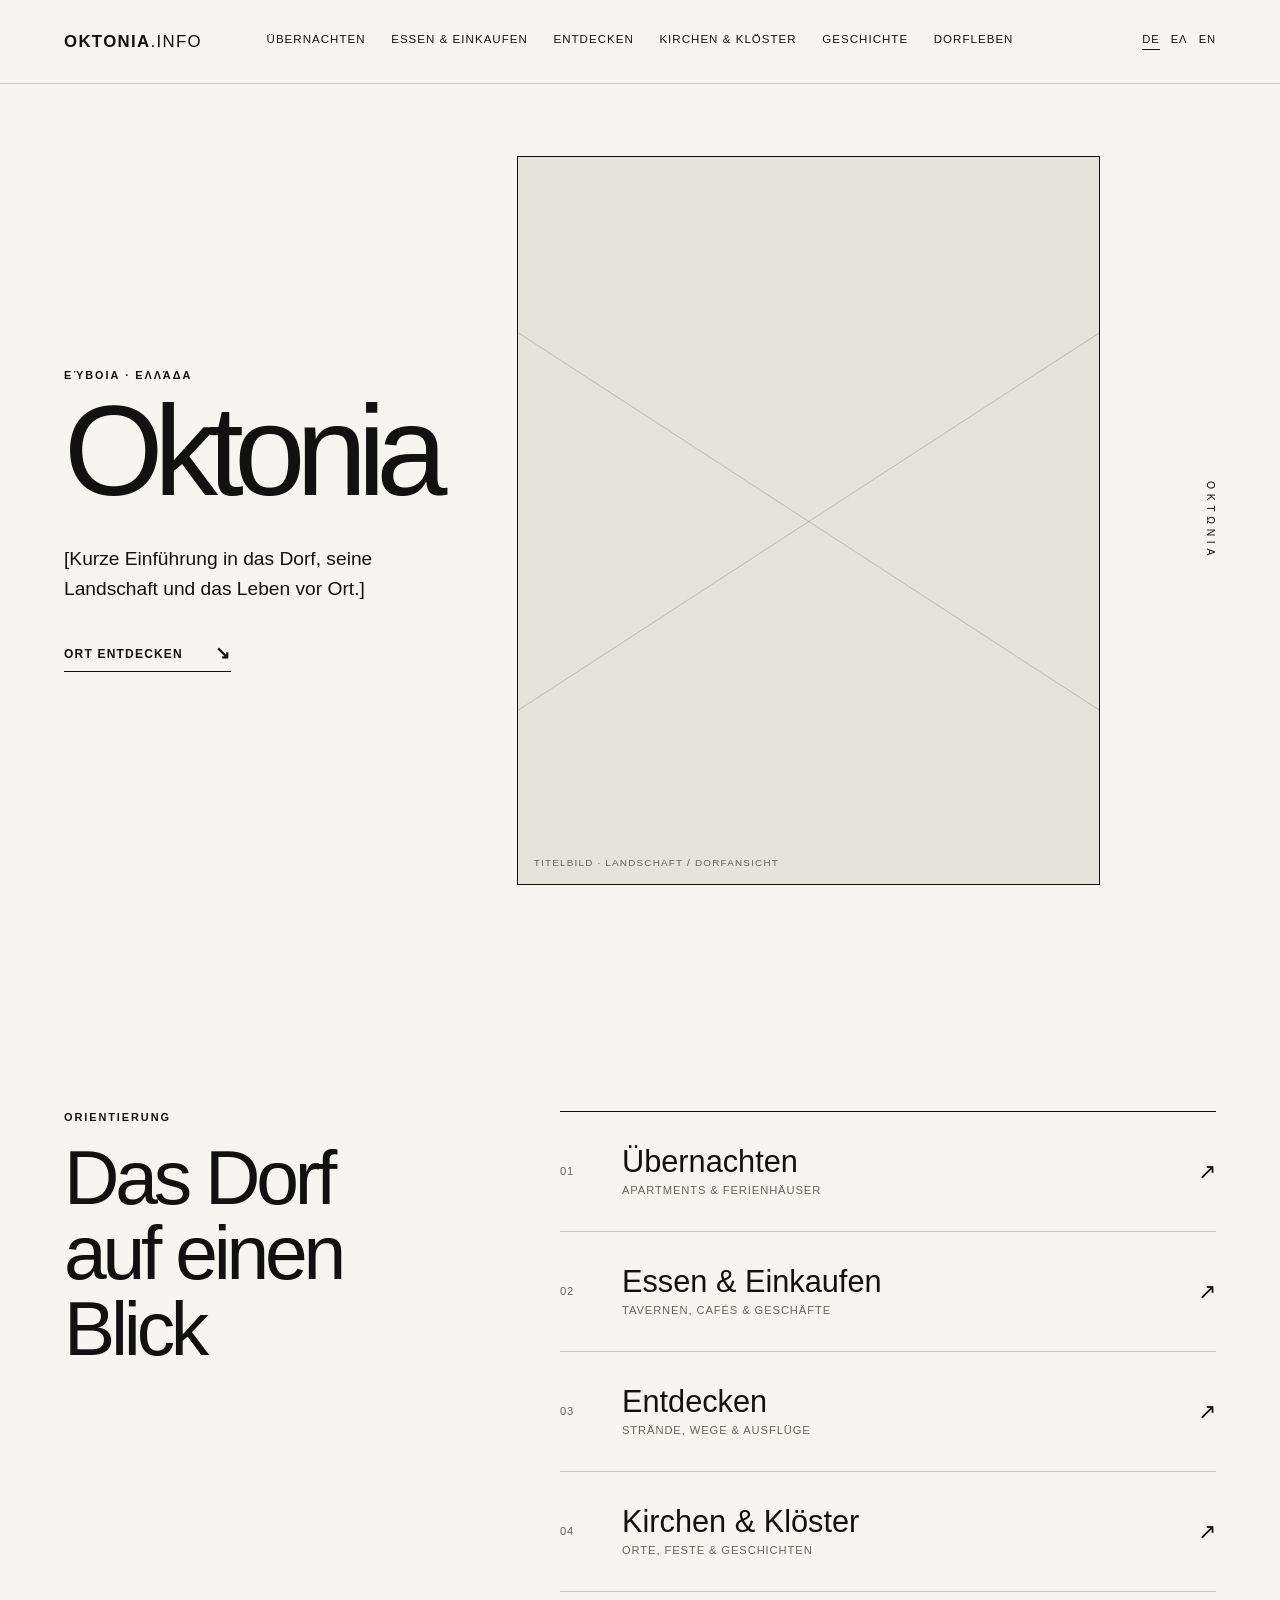
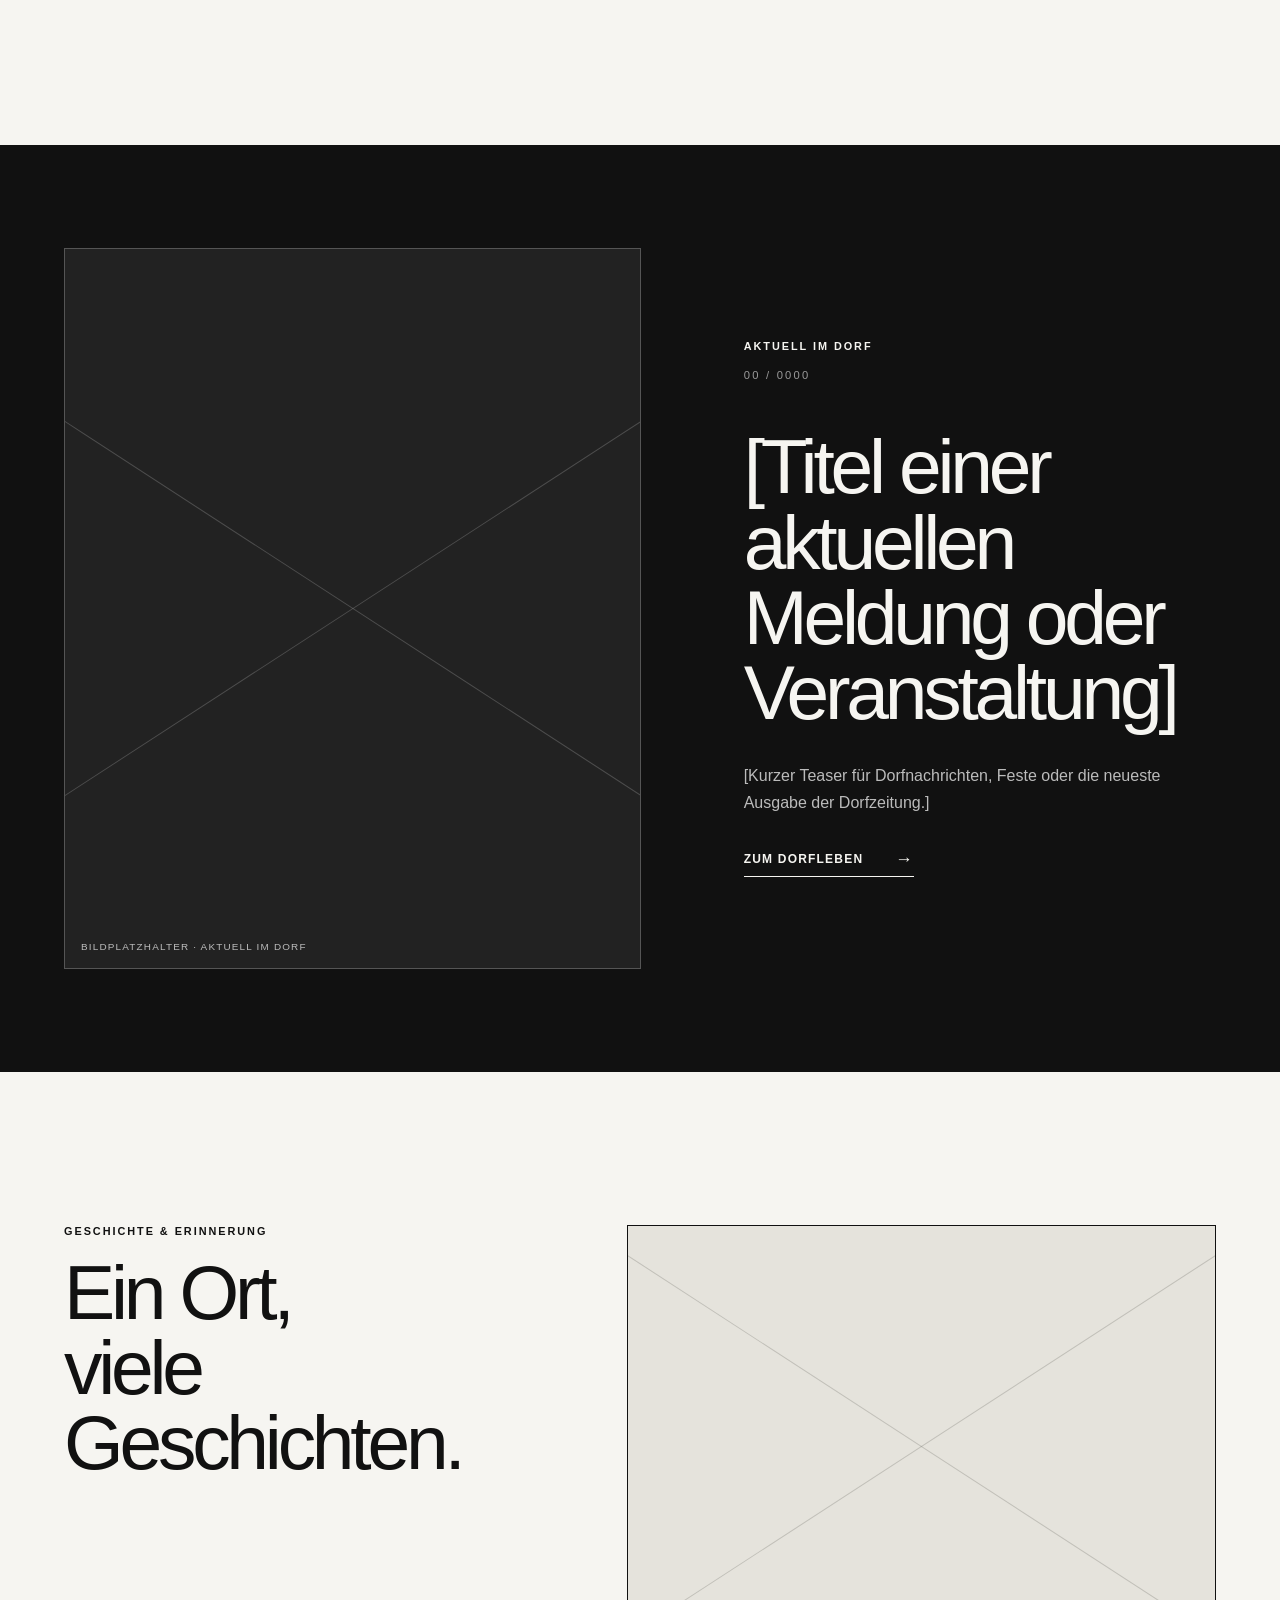
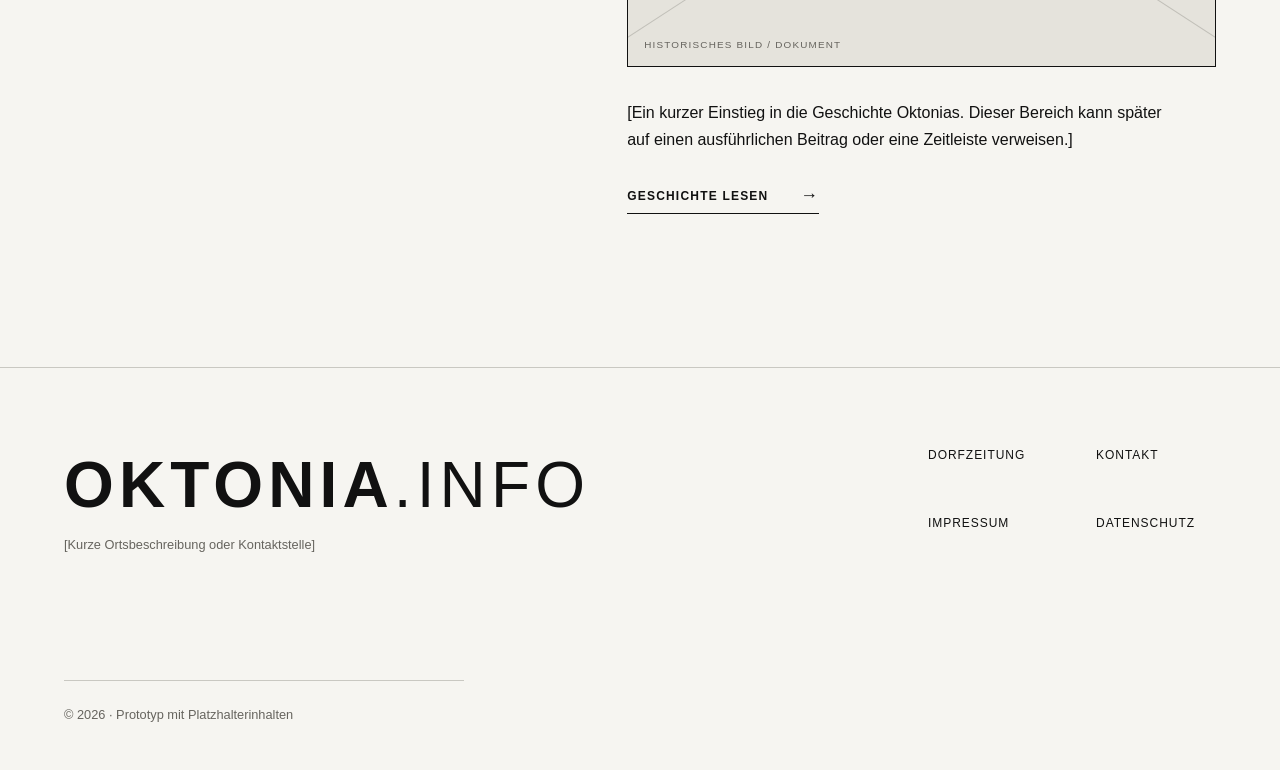
==== index.html @ 97106673 "initlal commit" ====
<!doctype html>
<html lang="de">
<head>
  <meta charset="utf-8">
  <meta name="viewport" content="width=device-width, initial-scale=1">
  <meta name="description" content="Informationen, Orte und Geschichten aus Oktonia.">
  <title>Oktonia.info</title>
  <link rel="stylesheet" href="styles.css">
  <script src="script.js" defer></script>
</head>
<body>
  <header class="site-header">
    <a class="wordmark" href="index.html" aria-label="Oktonia Startseite">OKTONIA<span>.INFO</span></a>
    <button class="menu-button" type="button" aria-expanded="false" aria-controls="main-nav">Menü</button>
    <nav id="main-nav" aria-label="Hauptnavigation">
      <a href="bereich.html?seite=uebernachten">Übernachten</a>
      <a href="bereich.html?seite=essen-einkaufen">Essen &amp; Einkaufen</a>
      <a href="bereich.html?seite=entdecken">Entdecken</a>
      <a href="bereich.html?seite=kirchen-kloester">Kirchen &amp; Klöster</a>
      <a href="bereich.html?seite=geschichte">Geschichte</a>
      <a href="bereich.html?seite=dorfleben">Dorfleben</a>
    </nav>
    <div class="languages" aria-label="Sprache wählen"><a class="active" href="#">DE</a><a href="#">ΕΛ</a><a href="#">EN</a></div>
  </header>

  <main>
    <section class="hero-grid page-grid">
      <div class="hero-copy">
        <p class="eyebrow">Εύβοια · Ελλάδα</p>
        <h1>Oktonia</h1>
        <p class="hero-intro">[Kurze Einführung in das Dorf, seine Landschaft und das Leben vor Ort.]</p>
        <a class="text-link" href="#ort-entdecken">Ort entdecken <span>↘</span></a>
      </div>
      <div class="image-placeholder portrait hero-image" role="img" aria-label="Titelbild Platzhalter"><span class="placeholder-cross"></span><span>Titelbild · Landschaft / Dorfansicht</span></div>
      <p class="vertical-word" aria-hidden="true">ΟΚΤΩΝΙΑ</p>
    </section>

    <section id="ort-entdecken" class="section page-grid">
      <div class="section-heading"><p class="eyebrow">Orientierung</p><h2>Das Dorf<br>auf einen Blick</h2></div>
      <div class="category-list">
        <a class="category-row" href="bereich.html?seite=uebernachten"><span class="category-number">01</span><span><strong>Übernachten</strong><small>Apartments &amp; Ferienhäuser</small></span><span class="category-arrow">↗</span></a>
        <a class="category-row" href="bereich.html?seite=essen-einkaufen"><span class="category-number">02</span><span><strong>Essen &amp; Einkaufen</strong><small>Tavernen, Cafés &amp; Geschäfte</small></span><span class="category-arrow">↗</span></a>
        <a class="category-row" href="bereich.html?seite=entdecken"><span class="category-number">03</span><span><strong>Entdecken</strong><small>Strände, Wege &amp; Ausflüge</small></span><span class="category-arrow">↗</span></a>
        <a class="category-row" href="bereich.html?seite=kirchen-kloester"><span class="category-number">04</span><span><strong>Kirchen &amp; Klöster</strong><small>Orte, Feste &amp; Geschichten</small></span><span class="category-arrow">↗</span></a>
      </div>
    </section>

    <section class="feature page-grid inverted">
      <div class="image-placeholder portrait dark" role="img" aria-label="Aktuell im Dorf Platzhalter"><span class="placeholder-cross"></span><span>Bildplatzhalter · Aktuell im Dorf</span></div>
      <div class="feature-copy"><p class="eyebrow">Aktuell im Dorf</p><p class="issue">00 / 0000</p><h2>[Titel einer aktuellen Meldung oder Veranstaltung]</h2><p>[Kurzer Teaser für Dorfnachrichten, Feste oder die neueste Ausgabe der Dorfzeitung.]</p><a class="text-link light" href="bereich.html?seite=dorfleben">Zum Dorfleben <span>→</span></a></div>
    </section>

    <section class="editorial page-grid">
      <div><p class="eyebrow">Geschichte &amp; Erinnerung</p><h2>Ein Ort,<br>viele Geschichten.</h2></div>
      <div class="editorial-content"><div class="image-placeholder landscape" role="img" aria-label="Historisches Bild Platzhalter"><span class="placeholder-cross"></span><span>Historisches Bild / Dokument</span></div><p>[Ein kurzer Einstieg in die Geschichte Oktonias. Dieser Bereich kann später auf einen ausführlichen Beitrag oder eine Zeitleiste verweisen.]</p><a class="text-link" href="bereich.html?seite=geschichte">Geschichte lesen <span>→</span></a></div>
    </section>
  </main>

  <footer class="site-footer page-grid">
    <div><a class="wordmark footer-mark" href="index.html">OKTONIA<span>.INFO</span></a><p>[Kurze Ortsbeschreibung oder Kontaktstelle]</p></div>
    <div class="footer-links"><a href="bereich.html?seite=dorfleben">Dorfzeitung</a><a href="#">Kontakt</a><a href="#">Impressum</a><a href="#">Datenschutz</a></div>
    <p class="footer-meta">© 2026 · Prototyp mit Platzhalterinhalten</p>
  </footer>
</body>
</html>
---- styles.css ----
:root { --ink:#111; --paper:#f6f5f1; --line:#c9c8c2; --soft:#e5e3dc; --muted:#66645e; }
* { box-sizing:border-box; }
html { scroll-behavior:smooth; }
body { margin:0; background:var(--paper); color:var(--ink); font-family:Arial,Helvetica,sans-serif; -webkit-font-smoothing:antialiased; }
a { color:inherit; text-decoration:none; }
a:focus-visible { outline:2px solid currentColor; outline-offset:5px; }
.site-shell { min-height:100vh; overflow:hidden; }
.page-grid { padding-left:clamp(1.25rem,5vw,5.5rem); padding-right:clamp(1.25rem,5vw,5.5rem); }
.site-header { min-height:84px; padding:1.25rem clamp(1.25rem,5vw,5.5rem); border-bottom:1px solid var(--line); display:grid; grid-template-columns:1fr auto 1fr; align-items:center; gap:2rem; position:relative; z-index:10; }
.wordmark { font-size:1.05rem; font-weight:800; letter-spacing:.08em; }
.wordmark span { font-weight:400; }
.site-header nav { display:flex; gap:clamp(1rem,2vw,2.2rem); font-size:.72rem; text-transform:uppercase; letter-spacing:.09em; }
.site-header nav a,.languages a { padding-bottom:.3rem; border-bottom:1px solid transparent; }
.site-header nav a:hover,.languages a:hover,.languages .active { border-color:currentColor; }
.languages { justify-self:end; display:flex; gap:.7rem; font-size:.7rem; letter-spacing:.08em; }
.menu-button { display:none; border:0; background:none; padding:.5rem 0; color:inherit; font:inherit; font-size:.7rem; letter-spacing:.1em; text-transform:uppercase; cursor:pointer; }
.eyebrow { margin:0 0 1.1rem; font-size:.68rem; font-weight:700; letter-spacing:.18em; text-transform:uppercase; }
.hero-grid { min-height:calc(100svh - 84px); display:grid; grid-template-columns:minmax(0,.8fr) minmax(420px,1.2fr) 52px; gap:clamp(2rem,5vw,6rem); align-items:center; padding-top:clamp(3rem,8vh,7rem); padding-bottom:clamp(3rem,8vh,7rem); }
.hero-copy h1,.page-hero h1 { margin:0; font-size:clamp(4.5rem,10vw,10rem); line-height:.82; letter-spacing:-.075em; font-weight:500; }
.hero-intro { max-width:32rem; margin:2.5rem 0; font-size:clamp(1rem,1.5vw,1.3rem); line-height:1.55; }
.vertical-word { writing-mode:vertical-rl; margin:0; font-size:.65rem; letter-spacing:.45em; justify-self:end; }
.text-link { display:inline-flex; align-items:center; gap:2rem; padding-bottom:.4rem; border-bottom:1px solid currentColor; font-size:.75rem; font-weight:700; letter-spacing:.1em; text-transform:uppercase; }
.text-link span { font-size:1.1rem; }
.image-placeholder { min-height:360px; position:relative; border:1px solid var(--ink); background:var(--soft); display:flex; align-items:flex-end; padding:1rem; overflow:hidden; color:var(--muted); font-size:.62rem; letter-spacing:.12em; text-transform:uppercase; }
.image-placeholder.square { aspect-ratio:1; min-height:0; }
.image-placeholder.landscape { aspect-ratio:4/3; min-height:0; }
.image-placeholder.portrait { aspect-ratio:4/5; min-height:0; }
.placeholder-cross::before,.placeholder-cross::after { content:""; position:absolute; top:50%; left:-15%; width:130%; height:1px; background:currentColor; opacity:.28; }
.placeholder-cross::before { transform:rotate(33deg); }
.placeholder-cross::after { transform:rotate(-33deg); }
.image-placeholder.dark { background:#222; border-color:#555; color:#bcbcbc; }
.section { padding-top:clamp(6rem,12vw,11rem); padding-bottom:clamp(6rem,12vw,11rem); display:grid; grid-template-columns:.75fr 1.25fr; gap:8vw; }
.section-heading h2,.feature h2,.editorial h2,.page-cta h2 { margin:0; font-size:clamp(2.7rem,6vw,6rem); line-height:.98; letter-spacing:-.055em; font-weight:500; }
.category-list { border-top:1px solid var(--ink); }
.category-row { display:grid; grid-template-columns:46px 1fr auto; align-items:center; gap:1rem; min-height:120px; border-bottom:1px solid var(--line); transition:padding .2s ease,background .2s ease; }
.category-row:hover { padding-left:1rem; background:#fff; }
.category-row strong { display:block; font-size:clamp(1.3rem,2.4vw,2.2rem); font-weight:500; }
.category-row small,.category-number { color:var(--muted); font-size:.7rem; letter-spacing:.08em; text-transform:uppercase; }
.category-arrow { font-size:1.4rem; }
.inverted { background:var(--ink); color:var(--paper); }
.feature { padding-top:clamp(4rem,8vw,8rem); padding-bottom:clamp(4rem,8vw,8rem); display:grid; grid-template-columns:1.1fr .9fr; gap:8vw; align-items:center; }
.feature-copy { max-width:37rem; }
.feature-copy .issue { margin:0 0 3rem; color:#999; font-size:.7rem; letter-spacing:.2em; }
.feature-copy>p:not(.eyebrow):not(.issue) { margin:2rem 0; line-height:1.7; color:#bbb; max-width:31rem; }
.text-link.light { color:var(--paper); }
.editorial { padding-top:clamp(6rem,12vw,11rem); padding-bottom:clamp(6rem,12vw,11rem); display:grid; grid-template-columns:.85fr 1.15fr; gap:10vw; }
.editorial-content { max-width:48rem; }
.editorial-content>p { max-width:35rem; margin:2rem 0; line-height:1.7; }
.page-hero { padding-top:clamp(5rem,10vw,10rem); padding-bottom:clamp(5rem,9vw,9rem); display:grid; grid-template-columns:70px 1fr .55fr; gap:3vw; align-items:end; border-bottom:1px solid var(--line); }
.page-index { align-self:start; margin:.2rem 0 0; color:var(--muted); font-size:.75rem; }
.page-hero h1 { font-size:clamp(3.7rem,9vw,8rem); }
.page-intro { max-width:28rem; margin:0; line-height:1.65; }
.listing-grid { padding-top:clamp(4rem,8vw,8rem); padding-bottom:clamp(5rem,10vw,10rem); display:grid; grid-template-columns:repeat(3,1fr); gap:clamp(1.5rem,3vw,3rem); align-items:start; }
.listing-card:nth-child(2) { margin-top:8rem; }
.listing-card h2 { margin:1.3rem 0 .8rem; font-size:clamp(1.5rem,2.3vw,2.3rem); font-weight:500; letter-spacing:-.03em; }
.listing-card>p { color:var(--muted); line-height:1.6; }
.listing-topline { display:flex; justify-content:space-between; margin-top:1rem; font-size:.65rem; text-transform:uppercase; letter-spacing:.14em; }
.listing-meta { border-top:1px solid var(--line); border-bottom:1px solid var(--line); margin:1.5rem 0; padding:.85rem 0; color:var(--muted); font-size:.64rem; letter-spacing:.08em; text-transform:uppercase; }
.page-cta { padding-top:clamp(4rem,8vw,8rem); padding-bottom:clamp(4rem,8vw,8rem); display:grid; grid-template-columns:120px 1fr .7fr; gap:4vw; align-items:start; }
.page-cta h2 { font-size:clamp(2.4rem,5vw,5rem); }
.page-cta>p:not(.eyebrow) { max-width:30rem; color:#aaa; line-height:1.65; }
.page-cta .text-link { grid-column:2; margin-top:2rem; justify-self:start; }
.site-footer { padding-top:5rem; padding-bottom:2rem; display:grid; grid-template-columns:1fr 1fr; gap:4rem; border-top:1px solid var(--line); }
.footer-mark { font-size:clamp(2rem,5vw,4rem); }
.site-footer p { color:var(--muted); max-width:25rem; font-size:.8rem; line-height:1.6; }
.footer-links { justify-self:end; display:grid; grid-template-columns:repeat(2,minmax(120px,1fr)); gap:1rem 3rem; font-size:.75rem; text-transform:uppercase; letter-spacing:.08em; }
.footer-meta { grid-column:1/-1; border-top:1px solid var(--line); padding-top:1.5rem; margin-top:3rem; }
@media (max-width:1050px) {
  .site-header { grid-template-columns:1fr auto; }
  .site-header nav { grid-column:1/-1; grid-row:2; overflow-x:auto; padding-top:.6rem; padding-bottom:.25rem; white-space:nowrap; border-top:1px solid var(--line); }
  .hero-grid { min-height:auto; grid-template-columns:1fr 1fr; }
  .vertical-word { display:none; }
  .page-hero { grid-template-columns:50px 1fr; }
  .page-intro { grid-column:2; margin-top:2rem; }
  .page-cta { grid-template-columns:1fr 2fr; }
  .page-cta>p:not(.eyebrow) { grid-column:2; }
}
@media (max-width:720px) {
  .site-header { min-height:74px; padding-top:1rem; padding-bottom:1rem; }
  .menu-button { display:block; justify-self:end; }
  .languages { display:none; }
  .site-header nav { display:none; grid-column:1/-1; gap:0; border-top:1px solid var(--line); }
  .site-header nav.open { display:grid; }
  .site-header nav a { padding:1rem 0; border-bottom:1px solid var(--line); }
  .hero-grid { grid-template-columns:1fr; gap:3rem; padding-top:4rem; }
  .hero-copy h1 { font-size:clamp(4.4rem,22vw,7rem); }
  .hero-image { min-height:0; aspect-ratio:4/5; }
  .section,.feature,.editorial { grid-template-columns:1fr; }
  .section { gap:4rem; }
  .page-hero { grid-template-columns:1fr; gap:1.5rem; }
  .page-index,.page-intro { grid-column:1; }
  .listing-grid { grid-template-columns:1fr; }
  .listing-card:nth-child(2) { margin-top:0; }
  .listing-card .image-placeholder { aspect-ratio:4/3; }
  .page-cta { grid-template-columns:1fr; }
  .page-cta>p:not(.eyebrow),.page-cta .text-link { grid-column:1; }
  .site-footer { grid-template-columns:1fr; }
  .footer-links { justify-self:start; }
}
@media (prefers-reduced-motion:reduce) { html { scroll-behavior:auto; } *,*::before,*::after { transition-duration:.01ms!important; } }
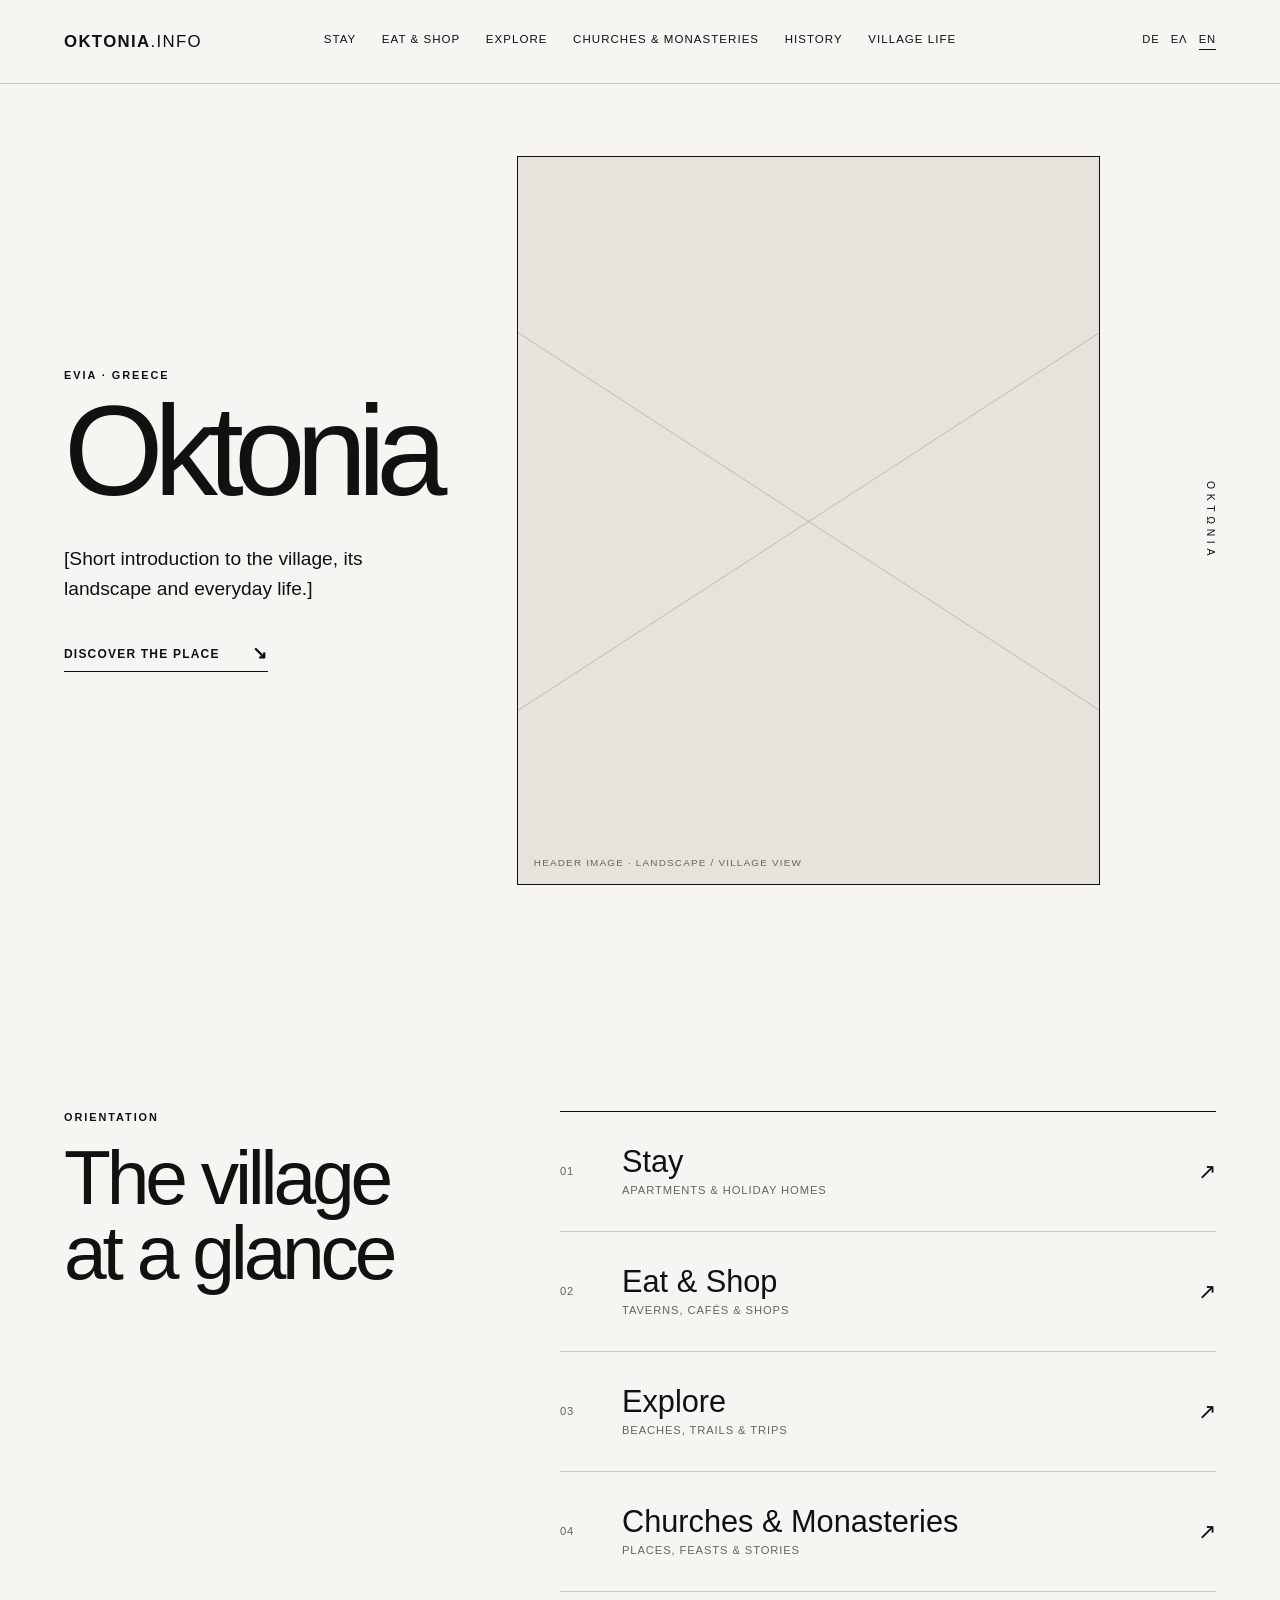
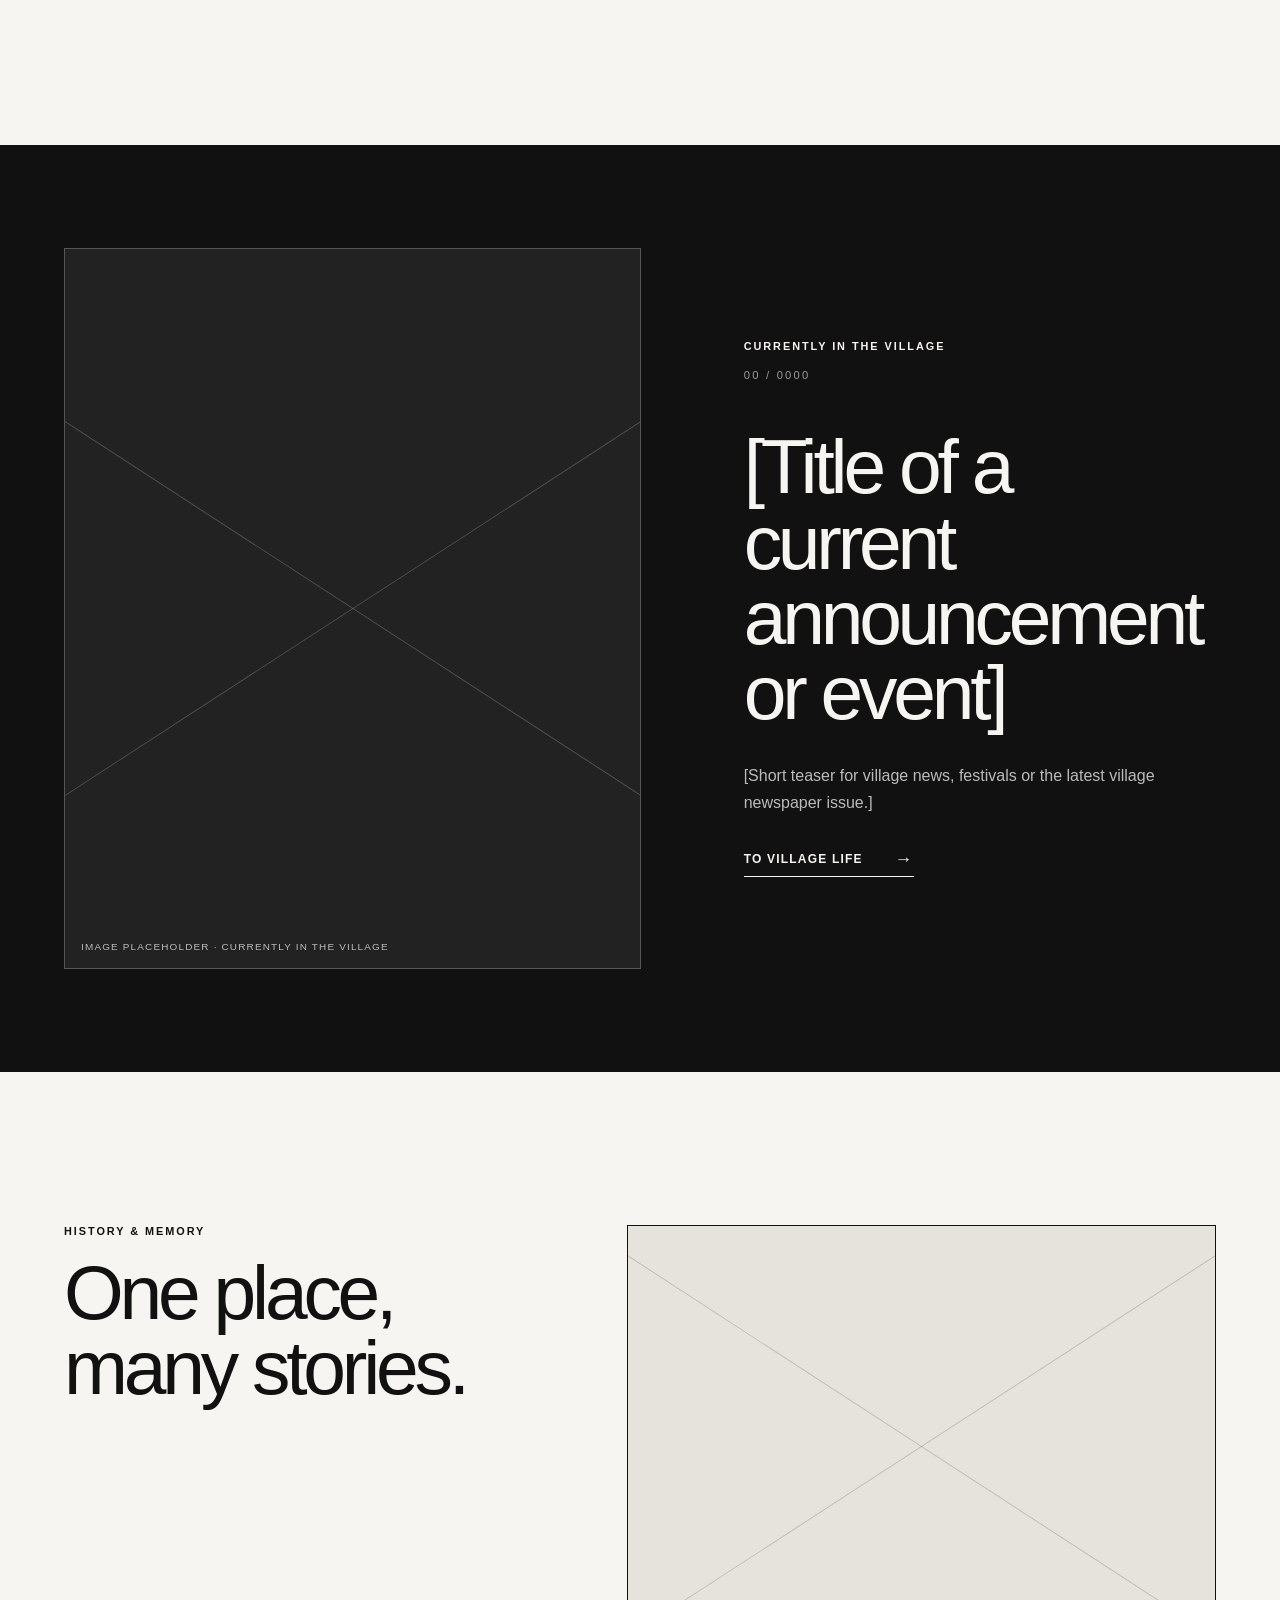
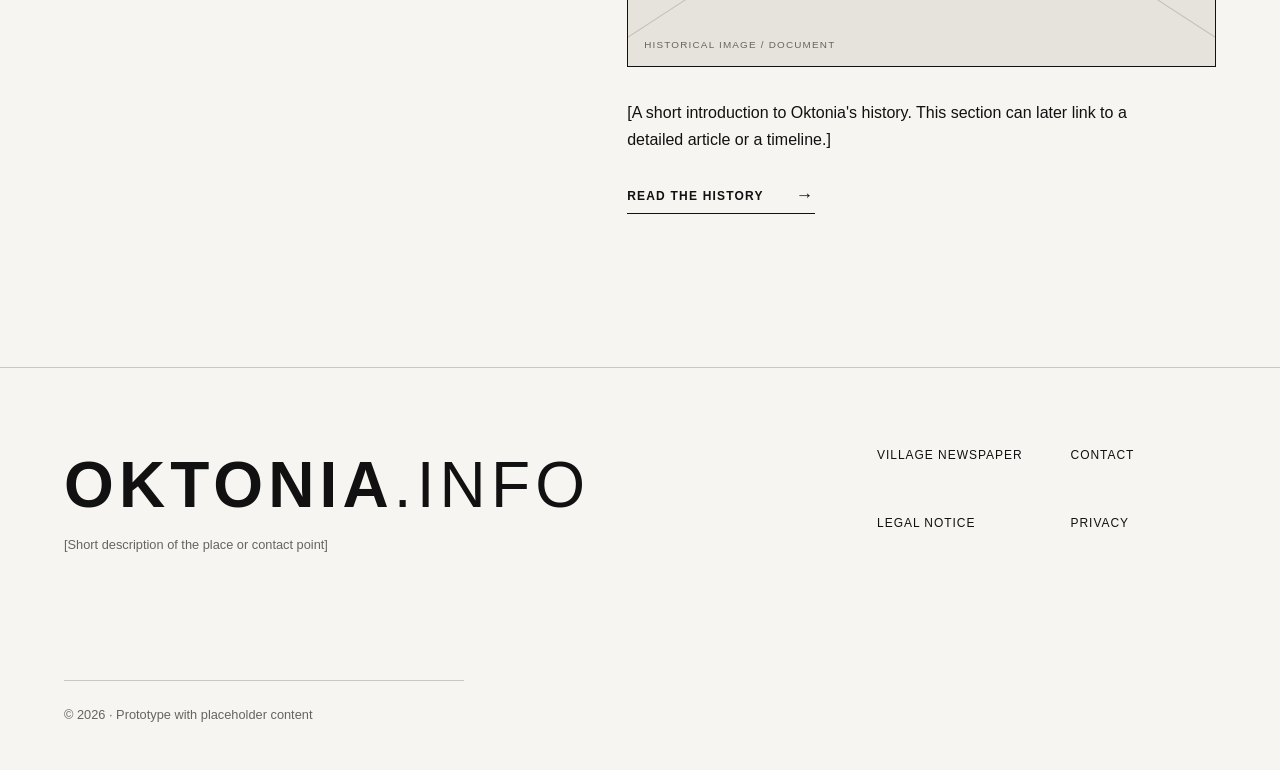
==== commit 96ed8479: "Add DE/EL/EN i18n with browser-language detection Adds a client-side translation system (no build st" ====
--- a/index.html
+++ b/index.html
@@ -3,63 +3,63 @@
 <head>
   <meta charset="utf-8">
   <meta name="viewport" content="width=device-width, initial-scale=1">
-  <meta name="description" content="Informationen, Orte und Geschichten aus Oktonia.">
+  <meta name="description" content="Informationen, Orte und Geschichten aus Oktonia." data-i18n-content="meta.description">
   <title>Oktonia.info</title>
   <link rel="stylesheet" href="styles.css">
   <script src="script.js" defer></script>
 </head>
 <body>
   <header class="site-header">
-    <a class="wordmark" href="index.html" aria-label="Oktonia Startseite">OKTONIA<span>.INFO</span></a>
-    <button class="menu-button" type="button" aria-expanded="false" aria-controls="main-nav">Menü</button>
+    <a class="wordmark" href="index.html" aria-label="Oktonia Startseite" data-i18n-aria="header.homeAria">OKTONIA<span>.INFO</span></a>
+    <button class="menu-button" type="button" aria-expanded="false" aria-controls="main-nav" data-i18n="menu.button">Menü</button>
     <nav id="main-nav" aria-label="Hauptnavigation">
-      <a href="bereich.html?seite=uebernachten">Übernachten</a>
-      <a href="bereich.html?seite=essen-einkaufen">Essen &amp; Einkaufen</a>
-      <a href="bereich.html?seite=entdecken">Entdecken</a>
-      <a href="bereich.html?seite=kirchen-kloester">Kirchen &amp; Klöster</a>
-      <a href="bereich.html?seite=geschichte">Geschichte</a>
-      <a href="bereich.html?seite=dorfleben">Dorfleben</a>
+      <a href="bereich.html?seite=uebernachten" data-i18n="nav.uebernachten">Übernachten</a>
+      <a href="bereich.html?seite=essen-einkaufen" data-i18n="nav.essen">Essen &amp; Einkaufen</a>
+      <a href="bereich.html?seite=entdecken" data-i18n="nav.entdecken">Entdecken</a>
+      <a href="bereich.html?seite=kirchen-kloester" data-i18n="nav.kirchen">Kirchen &amp; Klöster</a>
+      <a href="bereich.html?seite=geschichte" data-i18n="nav.geschichte">Geschichte</a>
+      <a href="bereich.html?seite=dorfleben" data-i18n="nav.dorfleben">Dorfleben</a>
     </nav>
-    <div class="languages" aria-label="Sprache wählen"><a class="active" href="#">DE</a><a href="#">ΕΛ</a><a href="#">EN</a></div>
+    <div class="languages" aria-label="Sprache wählen" data-i18n-aria="languagesAria"><a class="active" href="#" data-lang="de">DE</a><a href="#" data-lang="el">ΕΛ</a><a href="#" data-lang="en">EN</a></div>
   </header>
 
   <main>
     <section class="hero-grid page-grid">
       <div class="hero-copy">
-        <p class="eyebrow">Εύβοια · Ελλάδα</p>
+        <p class="eyebrow" data-i18n="hero.eyebrow">Εύβοια · Ελλάδα</p>
         <h1>Oktonia</h1>
-        <p class="hero-intro">[Kurze Einführung in das Dorf, seine Landschaft und das Leben vor Ort.]</p>
-        <a class="text-link" href="#ort-entdecken">Ort entdecken <span>↘</span></a>
+        <p class="hero-intro" data-i18n="hero.intro">[Kurze Einführung in das Dorf, seine Landschaft und das Leben vor Ort.]</p>
+        <a class="text-link" href="#ort-entdecken"><span class="link-label" data-i18n="hero.cta">Ort entdecken</span> <span>↘</span></a>
       </div>
-      <div class="image-placeholder portrait hero-image" role="img" aria-label="Titelbild Platzhalter"><span class="placeholder-cross"></span><span>Titelbild · Landschaft / Dorfansicht</span></div>
+      <div class="image-placeholder portrait hero-image" role="img" aria-label="Titelbild Platzhalter" data-i18n-aria="hero.imageAria"><span class="placeholder-cross"></span><span data-i18n="hero.imageCaption">Titelbild · Landschaft / Dorfansicht</span></div>
       <p class="vertical-word" aria-hidden="true">ΟΚΤΩΝΙΑ</p>
     </section>
 
     <section id="ort-entdecken" class="section page-grid">
-      <div class="section-heading"><p class="eyebrow">Orientierung</p><h2>Das Dorf<br>auf einen Blick</h2></div>
+      <div class="section-heading"><p class="eyebrow" data-i18n="orientation.eyebrow">Orientierung</p><h2 data-i18n-html="orientation.heading">Das Dorf<br>auf einen Blick</h2></div>
       <div class="category-list">
-        <a class="category-row" href="bereich.html?seite=uebernachten"><span class="category-number">01</span><span><strong>Übernachten</strong><small>Apartments &amp; Ferienhäuser</small></span><span class="category-arrow">↗</span></a>
-        <a class="category-row" href="bereich.html?seite=essen-einkaufen"><span class="category-number">02</span><span><strong>Essen &amp; Einkaufen</strong><small>Tavernen, Cafés &amp; Geschäfte</small></span><span class="category-arrow">↗</span></a>
-        <a class="category-row" href="bereich.html?seite=entdecken"><span class="category-number">03</span><span><strong>Entdecken</strong><small>Strände, Wege &amp; Ausflüge</small></span><span class="category-arrow">↗</span></a>
-        <a class="category-row" href="bereich.html?seite=kirchen-kloester"><span class="category-number">04</span><span><strong>Kirchen &amp; Klöster</strong><small>Orte, Feste &amp; Geschichten</small></span><span class="category-arrow">↗</span></a>
+        <a class="category-row" href="bereich.html?seite=uebernachten"><span class="category-number">01</span><span><strong data-i18n="cat.uebernachten.title">Übernachten</strong><small data-i18n="cat.uebernachten.desc">Apartments &amp; Ferienhäuser</small></span><span class="category-arrow">↗</span></a>
+        <a class="category-row" href="bereich.html?seite=essen-einkaufen"><span class="category-number">02</span><span><strong data-i18n="cat.essen.title">Essen &amp; Einkaufen</strong><small data-i18n="cat.essen.desc">Tavernen, Cafés &amp; Geschäfte</small></span><span class="category-arrow">↗</span></a>
+        <a class="category-row" href="bereich.html?seite=entdecken"><span class="category-number">03</span><span><strong data-i18n="cat.entdecken.title">Entdecken</strong><small data-i18n="cat.entdecken.desc">Strände, Wege &amp; Ausflüge</small></span><span class="category-arrow">↗</span></a>
+        <a class="category-row" href="bereich.html?seite=kirchen-kloester"><span class="category-number">04</span><span><strong data-i18n="cat.kirchen.title">Kirchen &amp; Klöster</strong><small data-i18n="cat.kirchen.desc">Orte, Feste &amp; Geschichten</small></span><span class="category-arrow">↗</span></a>
       </div>
     </section>
 
     <section class="feature page-grid inverted">
-      <div class="image-placeholder portrait dark" role="img" aria-label="Aktuell im Dorf Platzhalter"><span class="placeholder-cross"></span><span>Bildplatzhalter · Aktuell im Dorf</span></div>
-      <div class="feature-copy"><p class="eyebrow">Aktuell im Dorf</p><p class="issue">00 / 0000</p><h2>[Titel einer aktuellen Meldung oder Veranstaltung]</h2><p>[Kurzer Teaser für Dorfnachrichten, Feste oder die neueste Ausgabe der Dorfzeitung.]</p><a class="text-link light" href="bereich.html?seite=dorfleben">Zum Dorfleben <span>→</span></a></div>
+      <div class="image-placeholder portrait dark" role="img" aria-label="Aktuell im Dorf Platzhalter" data-i18n-aria="feature.imageAria"><span class="placeholder-cross"></span><span data-i18n="feature.imageCaption">Bildplatzhalter · Aktuell im Dorf</span></div>
+      <div class="feature-copy"><p class="eyebrow" data-i18n="feature.eyebrow">Aktuell im Dorf</p><p class="issue">00 / 0000</p><h2 data-i18n="feature.title">[Titel einer aktuellen Meldung oder Veranstaltung]</h2><p data-i18n="feature.teaser">[Kurzer Teaser für Dorfnachrichten, Feste oder die neueste Ausgabe der Dorfzeitung.]</p><a class="text-link light" href="bereich.html?seite=dorfleben"><span class="link-label" data-i18n="feature.cta">Zum Dorfleben</span> <span>→</span></a></div>
     </section>
 
     <section class="editorial page-grid">
-      <div><p class="eyebrow">Geschichte &amp; Erinnerung</p><h2>Ein Ort,<br>viele Geschichten.</h2></div>
-      <div class="editorial-content"><div class="image-placeholder landscape" role="img" aria-label="Historisches Bild Platzhalter"><span class="placeholder-cross"></span><span>Historisches Bild / Dokument</span></div><p>[Ein kurzer Einstieg in die Geschichte Oktonias. Dieser Bereich kann später auf einen ausführlichen Beitrag oder eine Zeitleiste verweisen.]</p><a class="text-link" href="bereich.html?seite=geschichte">Geschichte lesen <span>→</span></a></div>
+      <div><p class="eyebrow" data-i18n="editorial.eyebrow">Geschichte &amp; Erinnerung</p><h2 data-i18n-html="editorial.heading">Ein Ort,<br>viele Geschichten.</h2></div>
+      <div class="editorial-content"><div class="image-placeholder landscape" role="img" aria-label="Historisches Bild Platzhalter" data-i18n-aria="editorial.imageAria"><span class="placeholder-cross"></span><span data-i18n="editorial.imageCaption">Historisches Bild / Dokument</span></div><p data-i18n="editorial.text">[Ein kurzer Einstieg in die Geschichte Oktonias. Dieser Bereich kann später auf einen ausführlichen Beitrag oder eine Zeitleiste verweisen.]</p><a class="text-link" href="bereich.html?seite=geschichte"><span class="link-label" data-i18n="editorial.cta">Geschichte lesen</span> <span>→</span></a></div>
     </section>
   </main>
 
   <footer class="site-footer page-grid">
-    <div><a class="wordmark footer-mark" href="index.html">OKTONIA<span>.INFO</span></a><p>[Kurze Ortsbeschreibung oder Kontaktstelle]</p></div>
-    <div class="footer-links"><a href="bereich.html?seite=dorfleben">Dorfzeitung</a><a href="#">Kontakt</a><a href="#">Impressum</a><a href="#">Datenschutz</a></div>
-    <p class="footer-meta">© 2026 · Prototyp mit Platzhalterinhalten</p>
+    <div><a class="wordmark footer-mark" href="index.html">OKTONIA<span>.INFO</span></a><p data-i18n="footer.tagline">[Kurze Ortsbeschreibung oder Kontaktstelle]</p></div>
+    <div class="footer-links"><a href="bereich.html?seite=dorfleben" data-i18n="footer.dorfzeitung">Dorfzeitung</a><a href="#" data-i18n="footer.kontakt">Kontakt</a><a href="#" data-i18n="footer.impressum">Impressum</a><a href="#" data-i18n="footer.datenschutz">Datenschutz</a></div>
+    <p class="footer-meta" data-i18n="footer.meta">© 2026 · Prototyp mit Platzhalterinhalten</p>
   </footer>
 </body>
 </html>
--- a/styles.css
+++ b/styles.css
@@ -21,6 +21,7 @@
 .vertical-word { writing-mode:vertical-rl; margin:0; font-size:.65rem; letter-spacing:.45em; justify-self:end; }
 .text-link { display:inline-flex; align-items:center; gap:2rem; padding-bottom:.4rem; border-bottom:1px solid currentColor; font-size:.75rem; font-weight:700; letter-spacing:.1em; text-transform:uppercase; }
 .text-link span { font-size:1.1rem; }
+.text-link span.link-label { font-size:inherit; }
 .image-placeholder { min-height:360px; position:relative; border:1px solid var(--ink); background:var(--soft); display:flex; align-items:flex-end; padding:1rem; overflow:hidden; color:var(--muted); font-size:.62rem; letter-spacing:.12em; text-transform:uppercase; }
 .image-placeholder.square { aspect-ratio:1; min-height:0; }
 .image-placeholder.landscape { aspect-ratio:4/3; min-height:0; }
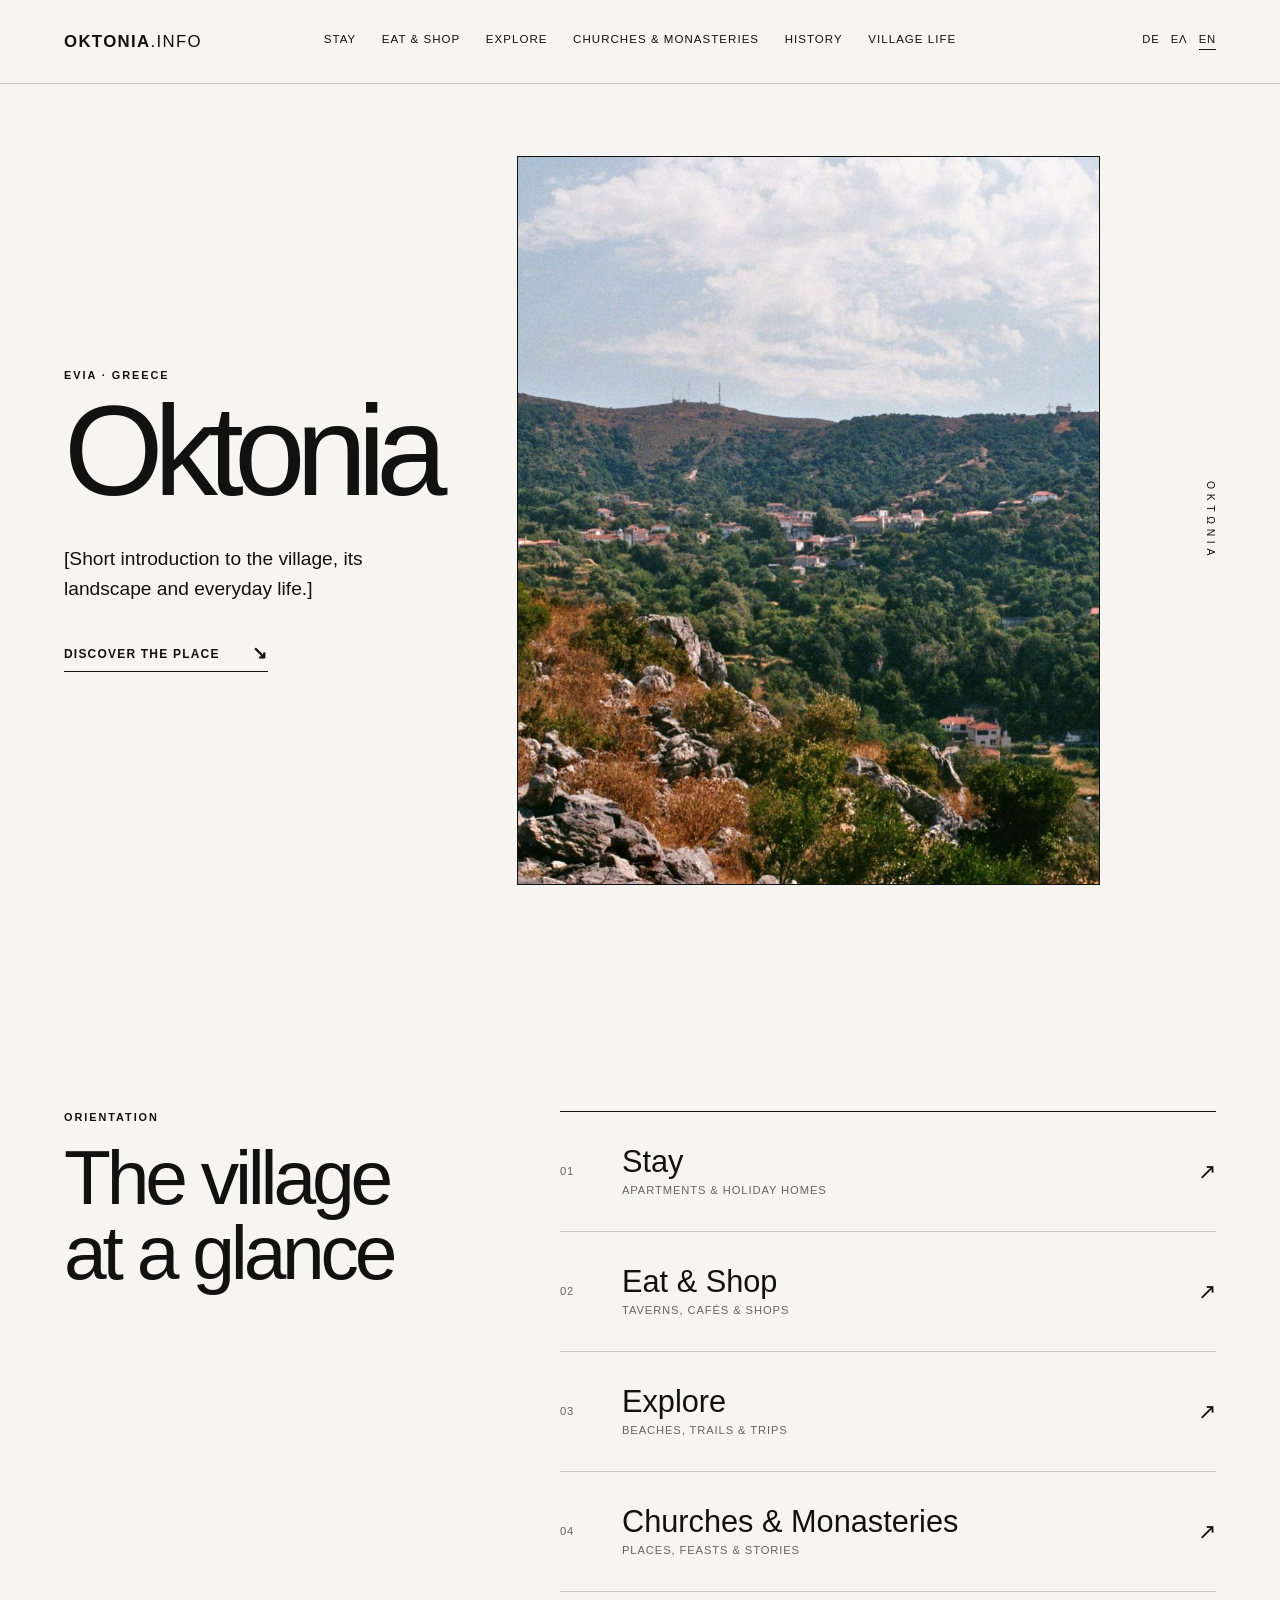
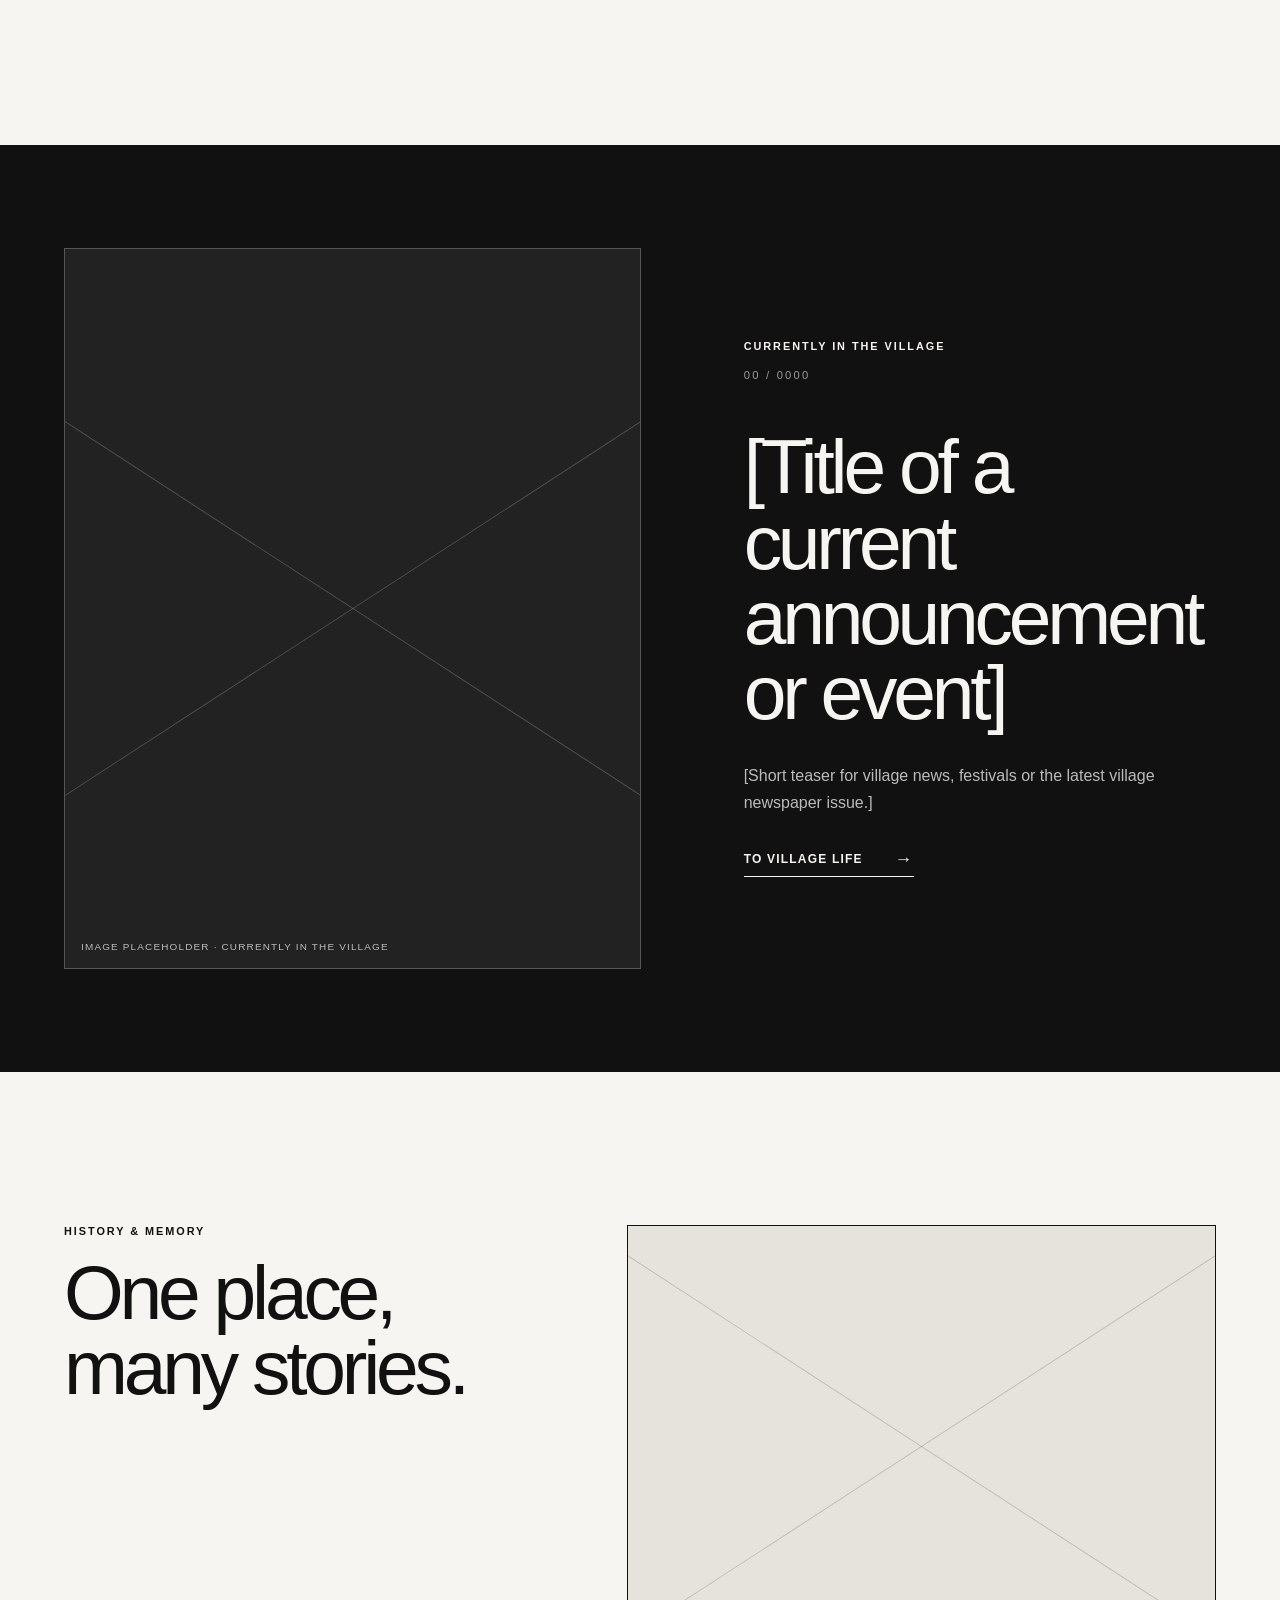
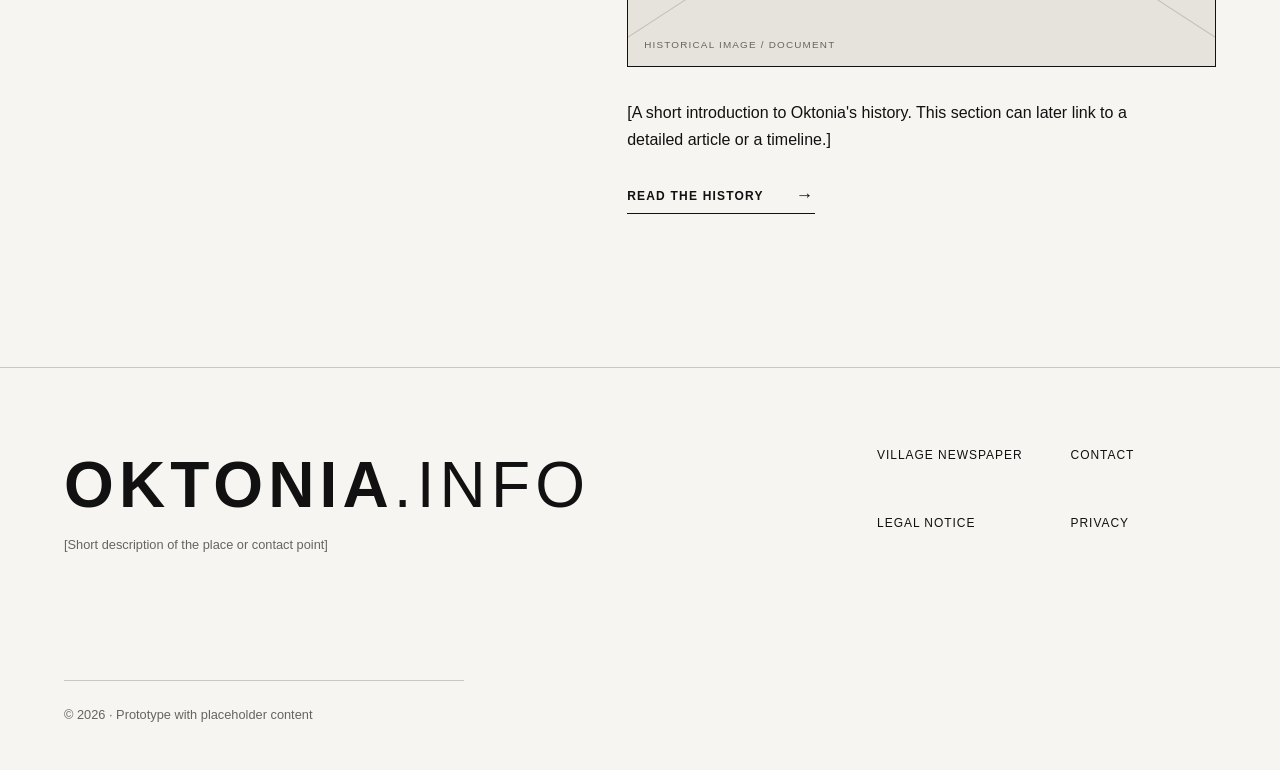
==== commit a84d9259: "Add first real photos: hero, chapel, and two beach shots Replaces the placeholder boxes on the homep" ====
--- a/index.html
+++ b/index.html
@@ -31,7 +31,7 @@
         <p class="hero-intro" data-i18n="hero.intro">[Kurze Einführung in das Dorf, seine Landschaft und das Leben vor Ort.]</p>
         <a class="text-link" href="#ort-entdecken"><span class="link-label" data-i18n="hero.cta">Ort entdecken</span> <span>↘</span></a>
       </div>
-      <div class="image-placeholder portrait hero-image" role="img" aria-label="Titelbild Platzhalter" data-i18n-aria="hero.imageAria"><span class="placeholder-cross"></span><span data-i18n="hero.imageCaption">Titelbild · Landschaft / Dorfansicht</span></div>
+      <div class="image-placeholder portrait hero-image photo-filled"><img src="assets/images/hero-oktonia-dorfblick.jpg" alt="Blick über Oktonia: Dorf zwischen Bergen, umgeben von Wald" data-i18n-alt="hero.imageAlt" loading="eager"></div>
       <p class="vertical-word" aria-hidden="true">ΟΚΤΩΝΙΑ</p>
     </section>
 
--- a/styles.css
+++ b/styles.css
@@ -30,6 +30,8 @@
 .placeholder-cross::before { transform:rotate(33deg); }
 .placeholder-cross::after { transform:rotate(-33deg); }
 .image-placeholder.dark { background:#222; border-color:#555; color:#bcbcbc; }
+.image-placeholder.photo-filled { padding:0; }
+.image-placeholder.photo-filled img { display:block; width:100%; height:100%; object-fit:cover; }
 .section { padding-top:clamp(6rem,12vw,11rem); padding-bottom:clamp(6rem,12vw,11rem); display:grid; grid-template-columns:.75fr 1.25fr; gap:8vw; }
 .section-heading h2,.feature h2,.editorial h2,.page-cta h2 { margin:0; font-size:clamp(2.7rem,6vw,6rem); line-height:.98; letter-spacing:-.055em; font-weight:500; }
 .category-list { border-top:1px solid var(--ink); }
